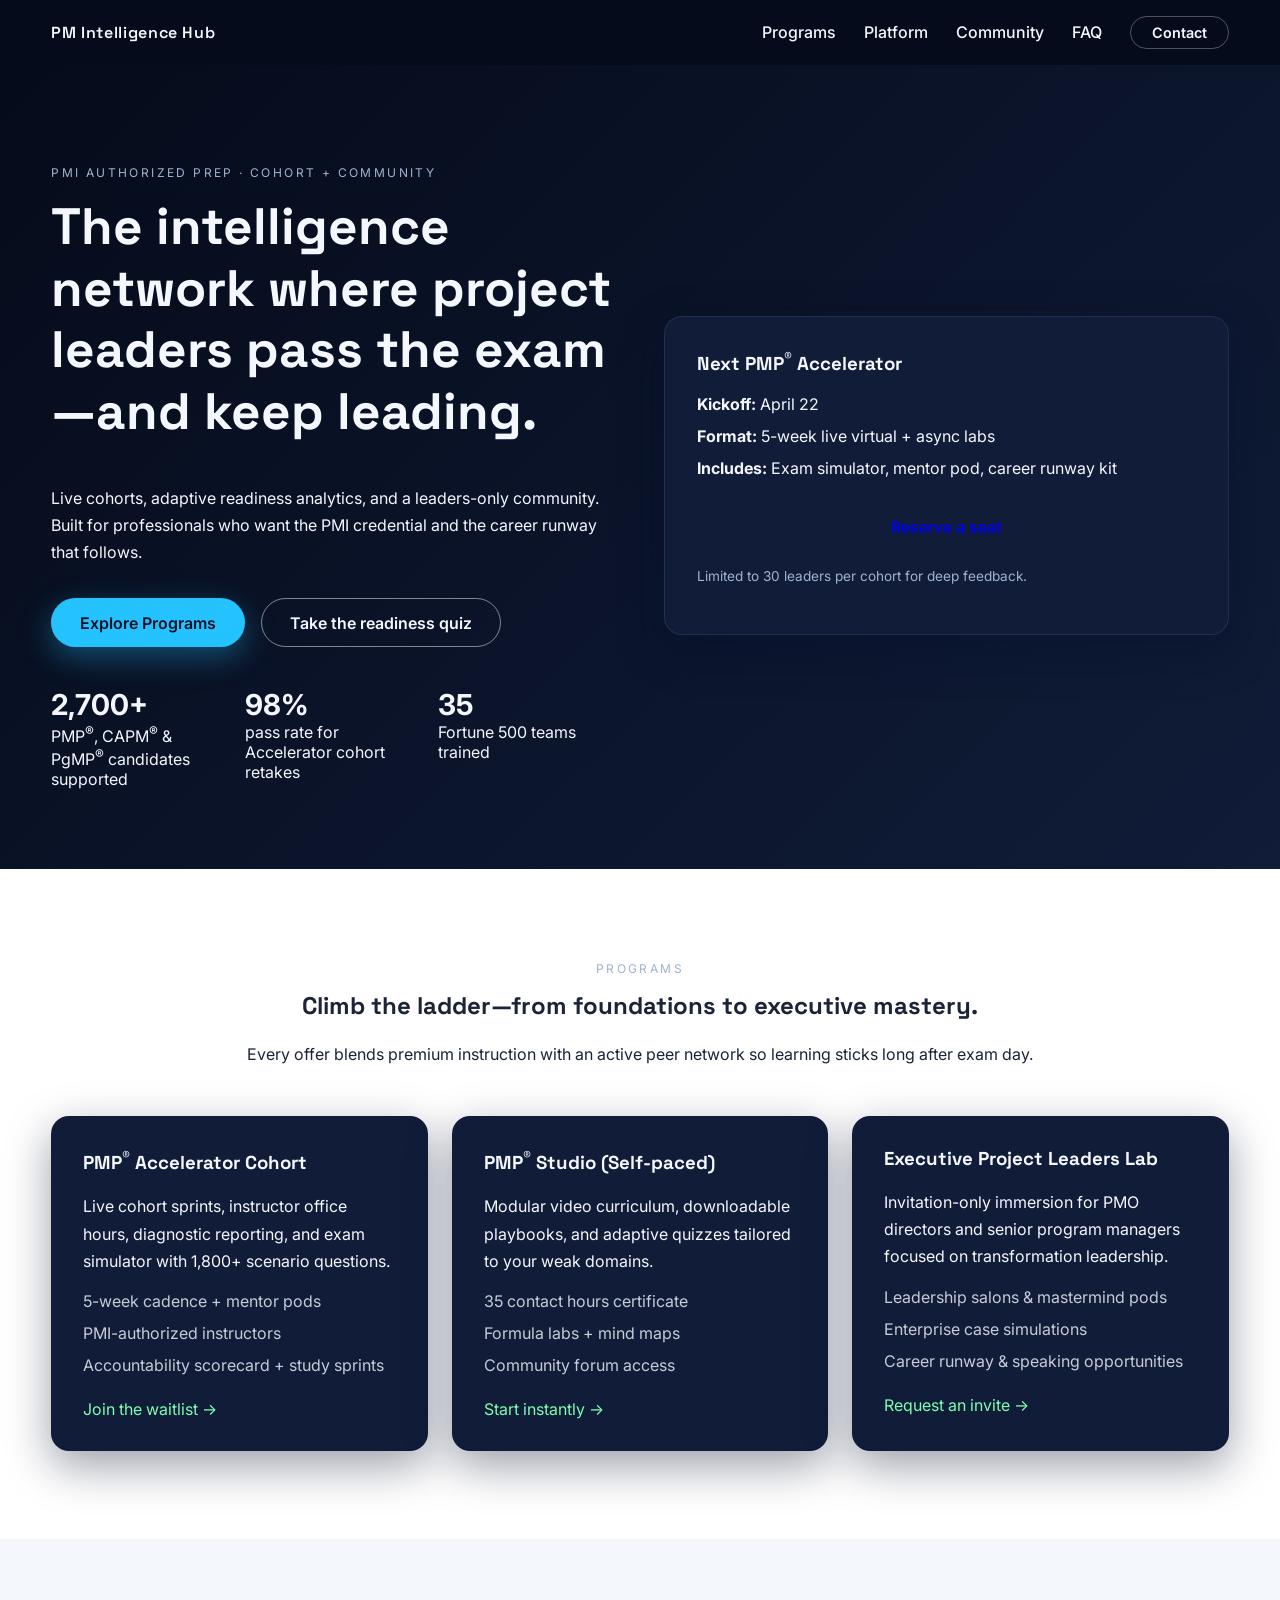
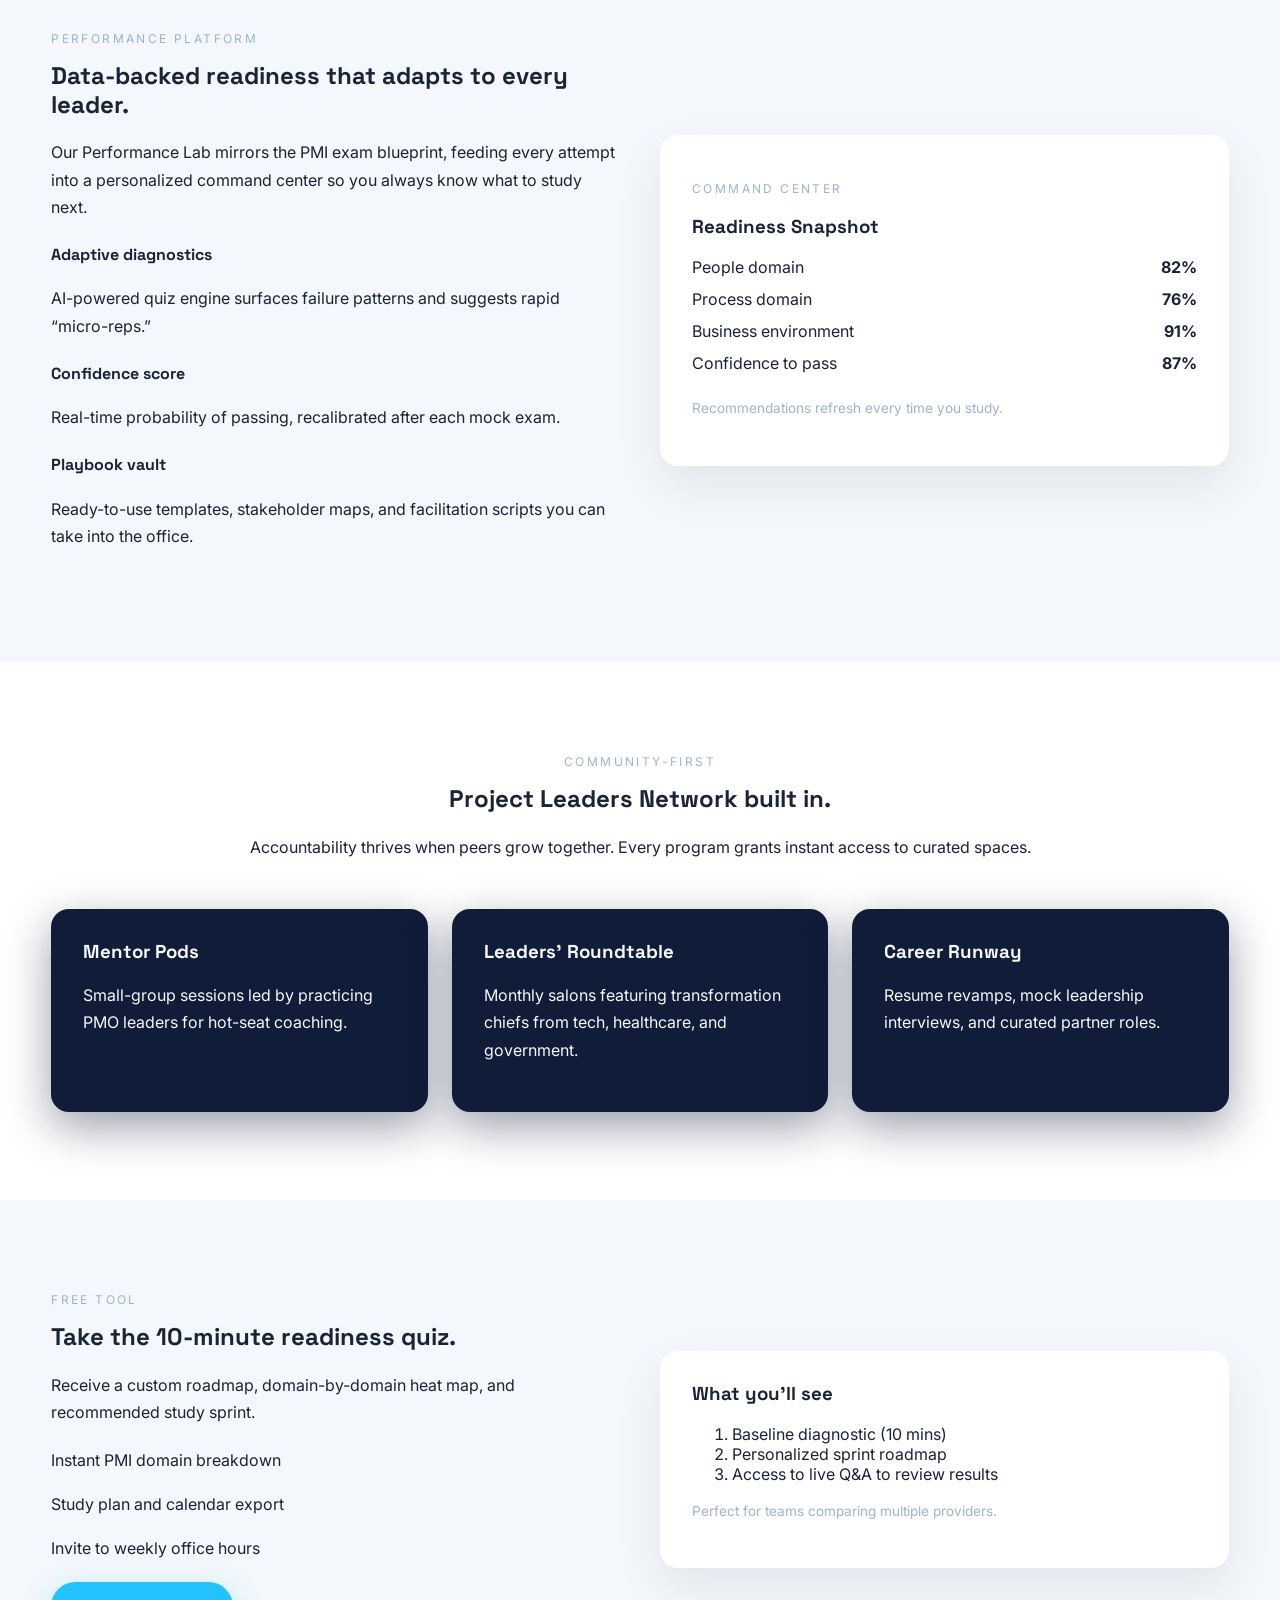
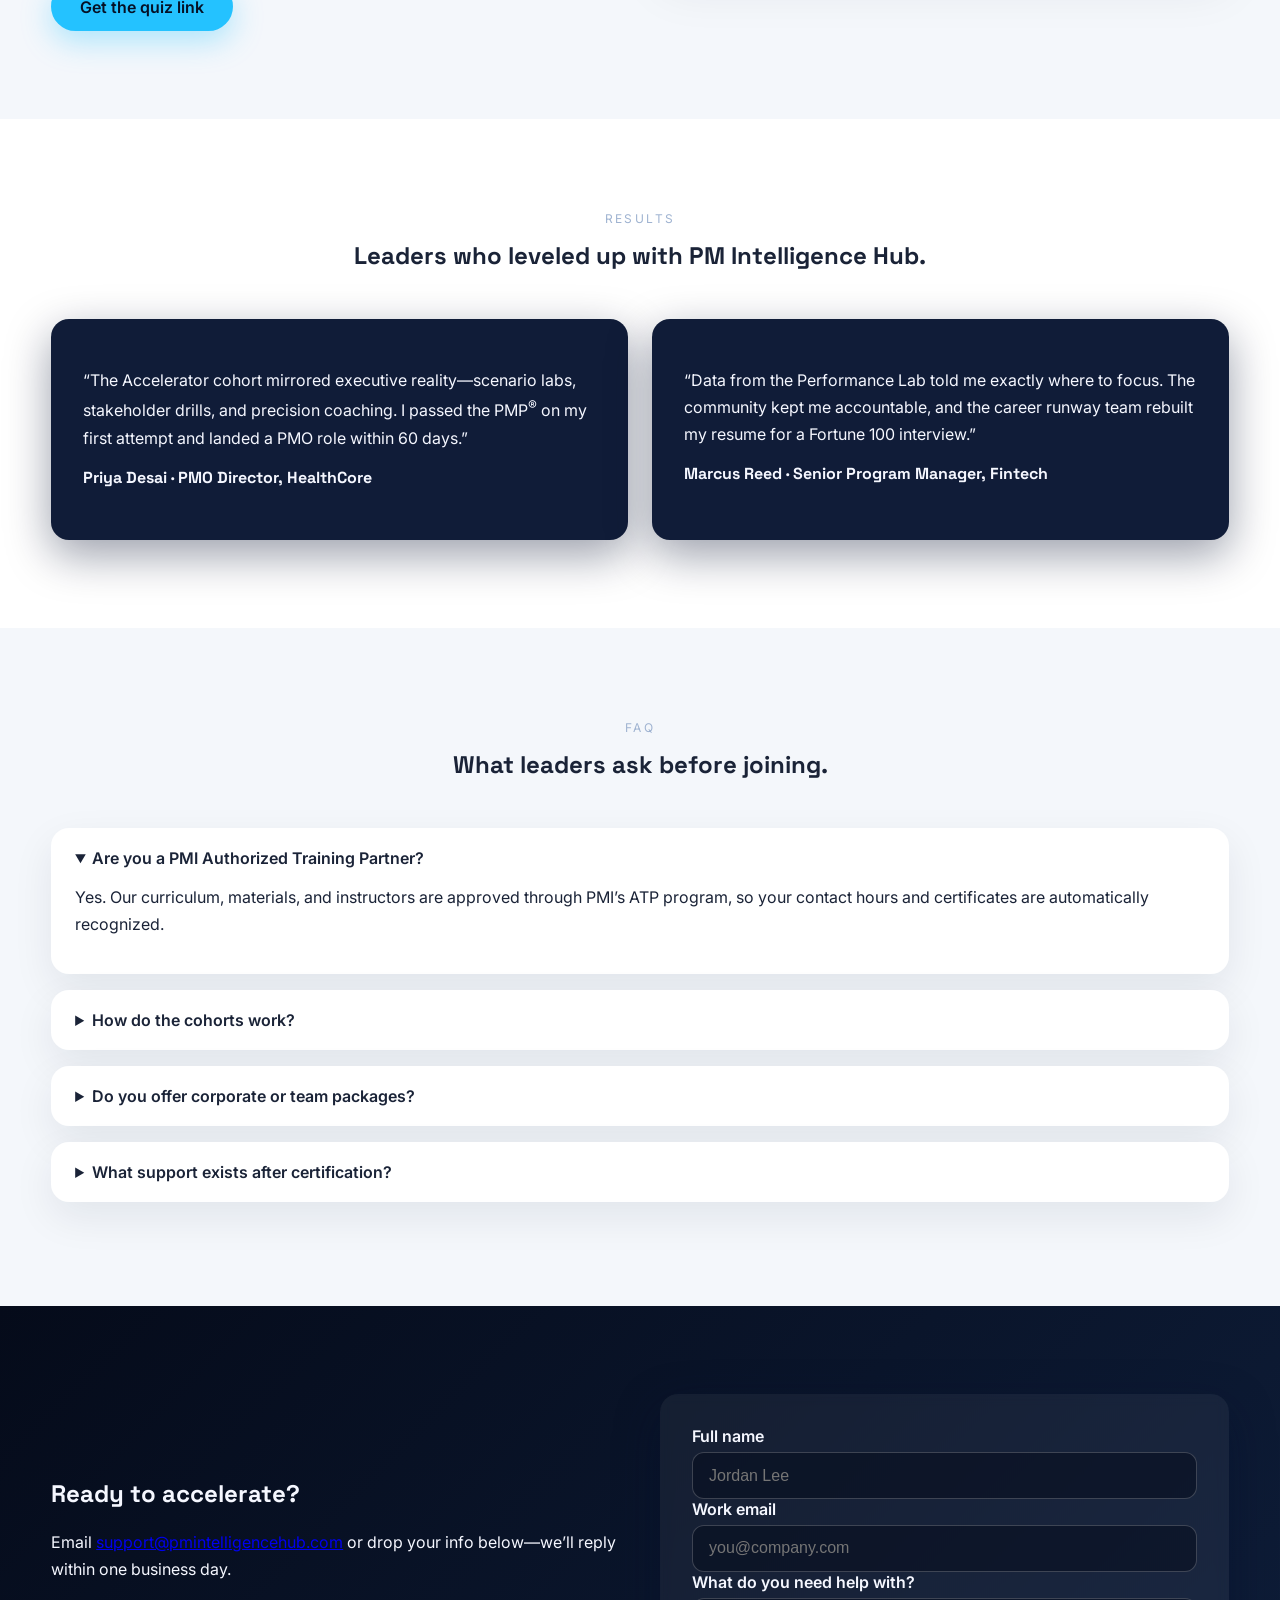
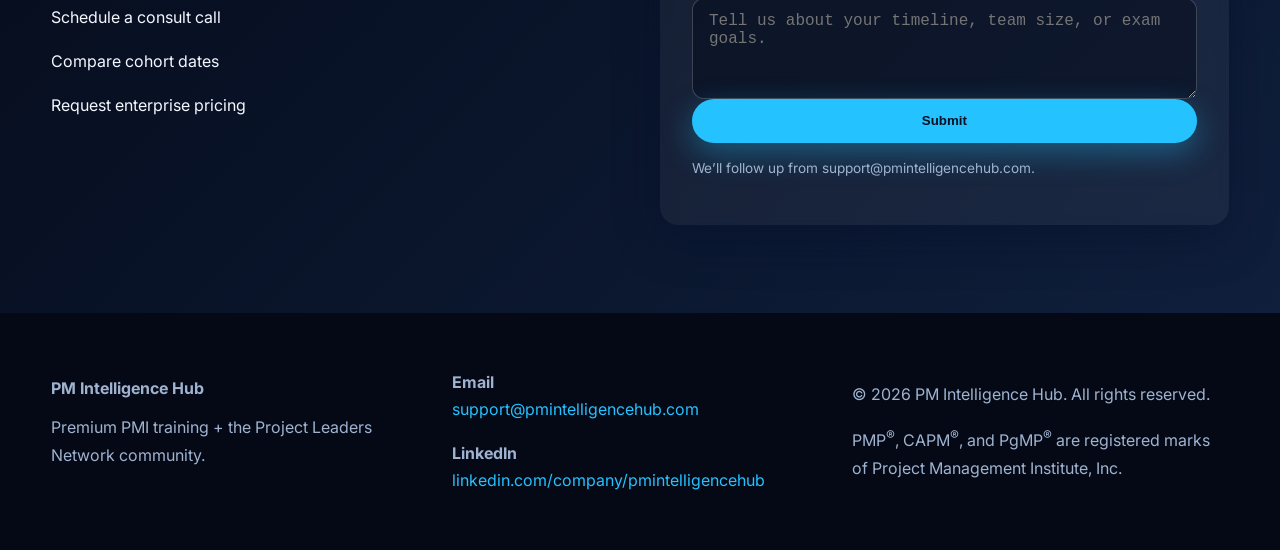
==== index.html @ ff83997c "Import pmintelligencehub.com marketing site from server" ====
<!DOCTYPE html>
<html lang="en">
<head>
  <meta charset="UTF-8">
  <meta name="viewport" content="width=device-width, initial-scale=1.0">
  <title>PM Intelligence Hub | PMI Exam Training for Modern Leaders</title>
  <meta name="description" content="PM Intelligence Hub combines premium PMI-authorized instruction with a vibrant community of project leaders. Cohorts, analytics, and career runway built-in.">
  <link rel="preconnect" href="https://fonts.googleapis.com">
  <link rel="preconnect" href="https://fonts.gstatic.com" crossorigin>
  <link href="https://fonts.googleapis.com/css2?family=Space+Grotesk:wght@400;500;600;700&family=Inter:wght@400;500;600&display=swap" rel="stylesheet">
  <link rel="stylesheet" href="styles.css">
</head>
<body>
  <header class="site-header">
    <div class="container nav">
      <a class="logo" href="#">PM Intelligence Hub</a>
      <nav>
        <a href="#programs">Programs</a>
        <a href="#platform">Platform</a>
        <a href="#community">Community</a>
        <a href="#faq">FAQ</a>
        <a class="btn ghost" href="#contact">Contact</a>
      </nav>
      <button class="nav-toggle" aria-label="Toggle navigation">☰</button>
    </div>
  </header>

  <main>
    <section class="hero" id="top">
      <div class="container hero-grid">
        <div>
          <span class="eyebrow">PMI Authorized prep · Cohort + community</span>
          <h1>The intelligence network where project leaders pass the exam—and keep leading.</h1>
          <p>Live cohorts, adaptive readiness analytics, and a leaders-only community. Built for professionals who want the PMI credential and the career runway that follows.</p>
          <div class="cta-group">
            <a class="btn primary" href="#programs">Explore Programs</a>
            <a class="btn secondary" href="#diagnostic">Take the readiness quiz</a>
          </div>
          <div class="trust-grid">
            <div>
              <strong>2,700+</strong>
              <span>PMP<sup>®</sup>, CAPM<sup>®</sup> & PgMP<sup>®</sup> candidates supported</span>
            </div>
            <div>
              <strong>98%</strong>
              <span>pass rate for Accelerator cohort retakes</span>
            </div>
            <div>
              <strong>35</strong>
              <span>Fortune 500 teams trained</span>
            </div>
          </div>
        </div>
        <div class="card highlight">
          <h3>Next PMP<sup>®</sup> Accelerator</h3>
          <ul>
            <li><strong>Kickoff:</strong> April 22</li>
            <li><strong>Format:</strong> 5-week live virtual + async labs</li>
            <li><strong>Includes:</strong> Exam simulator, mentor pod, career runway kit</li>
          </ul>
          <a class="btn full" href="#contact">Reserve a seat</a>
          <p class="caption">Limited to 30 leaders per cohort for deep feedback.</p>
        </div>
      </div>
    </section>

    <section class="section" id="programs">
      <div class="container">
        <div class="section-heading">
          <span class="eyebrow">Programs</span>
          <h2>Climb the ladder—from foundations to executive mastery.</h2>
          <p>Every offer blends premium instruction with an active peer network so learning sticks long after exam day.</p>
        </div>
        <div class="card-grid three">
          <article class="card program">
            <h3>PMP<sup>®</sup> Accelerator Cohort</h3>
            <p>Live cohort sprints, instructor office hours, diagnostic reporting, and exam simulator with 1,800+ scenario questions.</p>
            <ul>
              <li>5-week cadence + mentor pods</li>
              <li>PMI-authorized instructors</li>
              <li>Accountability scorecard + study sprints</li>
            </ul>
            <a class="text-link" href="#contact">Join the waitlist →</a>
          </article>
          <article class="card program">
            <h3>PMP<sup>®</sup> Studio (Self-paced)</h3>
            <p>Modular video curriculum, downloadable playbooks, and adaptive quizzes tailored to your weak domains.</p>
            <ul>
              <li>35 contact hours certificate</li>
              <li>Formula labs + mind maps</li>
              <li>Community forum access</li>
            </ul>
            <a class="text-link" href="#contact">Start instantly →</a>
          </article>
          <article class="card program">
            <h3>Executive Project Leaders Lab</h3>
            <p>Invitation-only immersion for PMO directors and senior program managers focused on transformation leadership.</p>
            <ul>
              <li>Leadership salons & mastermind pods</li>
              <li>Enterprise case simulations</li>
              <li>Career runway & speaking opportunities</li>
            </ul>
            <a class="text-link" href="#contact">Request an invite →</a>
          </article>
        </div>
      </div>
    </section>

    <section class="section alt" id="platform">
      <div class="container two-col">
        <div>
          <span class="eyebrow">Performance Platform</span>
          <h2>Data-backed readiness that adapts to every leader.</h2>
          <p>Our Performance Lab mirrors the PMI exam blueprint, feeding every attempt into a personalized command center so you always know what to study next.</p>
          <ul class="icon-list">
            <li>
              <h4>Adaptive diagnostics</h4>
              <p>AI-powered quiz engine surfaces failure patterns and suggests rapid “micro-reps.”</p>
            </li>
            <li>
              <h4>Confidence score</h4>
              <p>Real-time probability of passing, recalibrated after each mock exam.</p>
            </li>
            <li>
              <h4>Playbook vault</h4>
              <p>Ready-to-use templates, stakeholder maps, and facilitation scripts you can take into the office.</p>
            </li>
          </ul>
        </div>
        <div class="card screen">
          <p class="eyebrow">Command Center</p>
          <h3>Readiness Snapshot</h3>
          <ul>
            <li><span>People domain</span><strong>82%</strong></li>
            <li><span>Process domain</span><strong>76%</strong></li>
            <li><span>Business environment</span><strong>91%</strong></li>
            <li><span>Confidence to pass</span><strong>87%</strong></li>
          </ul>
          <p class="caption">Recommendations refresh every time you study.</p>
        </div>
      </div>
    </section>

    <section class="section" id="community">
      <div class="container">
        <div class="section-heading">
          <span class="eyebrow">Community-first</span>
          <h2>Project Leaders Network built in.</h2>
          <p>Accountability thrives when peers grow together. Every program grants instant access to curated spaces.</p>
        </div>
        <div class="card-grid three">
          <article class="card">
            <h3>Mentor Pods</h3>
            <p>Small-group sessions led by practicing PMO leaders for hot-seat coaching.</p>
          </article>
          <article class="card">
            <h3>Leaders’ Roundtable</h3>
            <p>Monthly salons featuring transformation chiefs from tech, healthcare, and government.</p>
          </article>
          <article class="card">
            <h3>Career Runway</h3>
            <p>Resume revamps, mock leadership interviews, and curated partner roles.</p>
          </article>
        </div>
      </div>
    </section>

    <section class="section alt" id="diagnostic">
      <div class="container two-col">
        <div>
          <span class="eyebrow">Free tool</span>
          <h2>Take the 10-minute readiness quiz.</h2>
          <p>Receive a custom roadmap, domain-by-domain heat map, and recommended study sprint.</p>
          <ul class="icon-list">
            <li>Instant PMI domain breakdown</li>
            <li>Study plan and calendar export</li>
            <li>Invite to weekly office hours</li>
          </ul>
          <a class="btn primary" href="#contact">Get the quiz link</a>
        </div>
        <div class="card form">
          <h3>What you’ll see</h3>
          <ol>
            <li>Baseline diagnostic (10 mins)</li>
            <li>Personalized sprint roadmap</li>
            <li>Access to live Q&A to review results</li>
          </ol>
          <p class="caption">Perfect for teams comparing multiple providers.</p>
        </div>
      </div>
    </section>

    <section class="section" id="testimonials">
      <div class="container">
        <div class="section-heading">
          <span class="eyebrow">Results</span>
          <h2>Leaders who leveled up with PM Intelligence Hub.</h2>
        </div>
        <div class="card-grid two">
          <article class="card testimonial">
            <p>“The Accelerator cohort mirrored executive reality—scenario labs, stakeholder drills, and precision coaching. I passed the PMP<sup>®</sup> on my first attempt and landed a PMO role within 60 days.”</p>
            <h4>Priya Desai · PMO Director, HealthCore</h4>
          </article>
          <article class="card testimonial">
            <p>“Data from the Performance Lab told me exactly where to focus. The community kept me accountable, and the career runway team rebuilt my resume for a Fortune 100 interview.”</p>
            <h4>Marcus Reed · Senior Program Manager, Fintech</h4>
          </article>
        </div>
      </div>
    </section>

    <section class="section alt" id="faq">
      <div class="container">
        <div class="section-heading">
          <span class="eyebrow">FAQ</span>
          <h2>What leaders ask before joining.</h2>
        </div>
        <div class="faq-list">
          <details open>
            <summary>Are you a PMI Authorized Training Partner?</summary>
            <p>Yes. Our curriculum, materials, and instructors are approved through PMI’s ATP program, so your contact hours and certificates are automatically recognized.</p>
          </details>
          <details>
            <summary>How do the cohorts work?</summary>
            <p>Each Accelerator cohort runs for five weeks with live virtual workshops (recorded), async labs, mentor pods, and graded mock exams. Seats are capped at 30 to ensure meaningful feedback.</p>
          </details>
          <details>
            <summary>Do you offer corporate or team packages?</summary>
            <p>Absolutely. We customize onboarding, reporting, and leadership briefings for teams of 10+. Ask about private cohorts or executive intensives.</p>
          </details>
          <details>
            <summary>What support exists after certification?</summary>
            <p>Graduates remain in the Project Leaders Network, gain PDU micro-lessons, and can join the Leaders’ Roundtable or alumni mastermind tracks.</p>
          </details>
        </div>
      </div>
    </section>

    <section class="section cta" id="contact">
      <div class="container two-col">
        <div>
          <h2>Ready to accelerate?</h2>
          <p>Email <a href="mailto:support@pmintelligencehub.com">support@pmintelligencehub.com</a> or drop your info below—we’ll reply within one business day.</p>
          <ul class="icon-list">
            <li>Schedule a consult call</li>
            <li>Compare cohort dates</li>
            <li>Request enterprise pricing</li>
          </ul>
        </div>
        <form class="card contact-form" name="contact">
          <label>
            Full name
            <input type="text" name="name" placeholder="Jordan Lee" required>
          </label>
          <label>
            Work email
            <input type="email" name="email" placeholder="you@company.com" required>
          </label>
          <label>
            What do you need help with?
            <textarea name="message" rows="4" placeholder="Tell us about your timeline, team size, or exam goals." required></textarea>
          </label>
          <button class="btn primary full" type="submit">Submit</button>
          <p class="caption">We’ll follow up from support@pmintelligencehub.com.</p>
        </form>
      </div>
    </section>
  </main>

  <footer class="site-footer">
    <div class="container footer-grid">
      <div>
        <strong>PM Intelligence Hub</strong>
        <p>Premium PMI training + the Project Leaders Network community.</p>
      </div>
      <div>
        <p><strong>Email</strong><br>
        <a href="mailto:support@pmintelligencehub.com">support@pmintelligencehub.com</a></p>
        <p><strong>LinkedIn</strong><br>
        <a href="#">linkedin.com/company/pmintelligencehub</a></p>
      </div>
      <div>
        <p>© <span id="year"></span> PM Intelligence Hub. All rights reserved.</p>
        <p class="footnote">PMP<sup>®</sup>, CAPM<sup>®</sup>, and PgMP<sup>®</sup> are registered marks of Project Management Institute, Inc.</p>
      </div>
    </div>
  </footer>

  <script src="script.js"></script>
</body>
</html>
---- styles.css ----
:root {
  --color-bg: #050b1a;
  --color-surface: #0d162c;
  --color-card: #101c38;
  --color-alt: #f4f7fb;
  --color-primary: #24c2ff;
  --color-secondary: #7effb2;
  --color-text: #f5f7ff;
  --color-muted: #9fb3d1;
  --color-dark-text: #1a2337;
  --shadow-soft: 0 15px 45px rgba(4, 16, 44, 0.4);
  --radius: 18px;
}

* {
  box-sizing: border-box;
}

body {
  margin: 0;
  font-family: "Inter", system-ui, -apple-system, BlinkMacSystemFont, "Segoe UI", sans-serif;
  color: var(--color-dark-text);
  background: #ffffff;
}

img {
  max-width: 100%;
  height: auto;
}

.container {
  width: min(1200px, 92vw);
  margin: 0 auto;
}

.site-header {
  background: var(--color-bg);
  position: sticky;
  top: 0;
  z-index: 10;
}

.nav {
  display: flex;
  align-items: center;
  justify-content: space-between;
  padding: 1rem 0;
}

.logo {
  font-family: "Space Grotesk", sans-serif;
  font-weight: 600;
  color: var(--color-text);
  text-decoration: none;
  letter-spacing: 0.04em;
}

nav a {
  margin-left: 1.5rem;
  color: var(--color-text);
  text-decoration: none;
  font-weight: 500;
}

nav a:hover {
  color: var(--color-primary);
}

.nav-toggle {
  display: none;
  background: none;
  border: none;
  color: var(--color-text);
  font-size: 1.5rem;
}

.hero {
  background: linear-gradient(135deg, #050b1a, #101c38);
  color: var(--color-text);
  padding: 6rem 0 5rem;
}

.hero-grid {
  display: grid;
  grid-template-columns: repeat(auto-fit, minmax(280px, 1fr));
  gap: 3rem;
  align-items: center;
}

h1, h2, h3, h4 {
  font-family: "Space Grotesk", sans-serif;
  line-height: 1.2;
  margin-top: 0;
}

h1 {
  font-size: clamp(2.4rem, 4vw, 3.4rem);
}

p {
  line-height: 1.7;
  color: inherit;
}

.eyebrow {
  text-transform: uppercase;
  letter-spacing: 0.2em;
  font-size: 0.75rem;
  color: var(--color-muted);
  display: inline-block;
  margin-bottom: 1rem;
}

.btn {
  display: inline-flex;
  align-items: center;
  justify-content: center;
  border-radius: 999px;
  padding: 0.85rem 1.75rem;
  text-decoration: none;
  font-weight: 600;
  border: 1px solid transparent;
  transition: transform 0.2s ease, box-shadow 0.2s ease;
}

.btn.primary {
  background: var(--color-primary);
  color: #051126;
  box-shadow: 0 10px 30px rgba(36, 194, 255, 0.35);
}

.btn.secondary {
  border-color: rgba(245, 247, 255, 0.5);
  color: var(--color-text);
}

.btn.ghost {
  border-color: rgba(245, 247, 255, 0.3);
  color: var(--color-text);
  padding: 0.45rem 1.3rem;
  font-size: 0.9rem;
}

.btn.full {
  width: 100%;
}

.btn:hover {
  transform: translateY(-2px);
}

.cta-group {
  display: flex;
  flex-wrap: wrap;
  gap: 1rem;
  margin: 2rem 0 2.5rem;
}

.card {
  background: var(--color-card);
  color: var(--color-text);
  border-radius: var(--radius);
  padding: 2rem;
  box-shadow: var(--shadow-soft);
}

.card.highlight {
  border: 1px solid rgba(255, 255, 255, 0.08);
}

.card ul {
  list-style: none;
  padding: 0;
  margin: 1rem 0 1.5rem;
}

.card ul li {
  margin-bottom: 0.75rem;
}

.card .caption {
  font-size: 0.85rem;
  color: var(--color-muted);
}

.trust-grid {
  display: grid;
  grid-template-columns: repeat(auto-fit, minmax(120px, 1fr));
  gap: 1rem;
}

.trust-grid strong {
  font-size: 1.8rem;
  display: block;
}

.section {
  padding: 5.5rem 0;
}

.section.alt {
  background: var(--color-alt);
  color: var(--color-dark-text);
}

.section .card {
  background: var(--color-card);
  color: var(--color-text);
}

.section.alt .card {
  background: #ffffff;
  color: var(--color-dark-text);
  box-shadow: 0 20px 50px rgba(7, 20, 46, 0.08);
}

.section-heading {
  text-align: center;
  margin-bottom: 3rem;
}

.card-grid {
  display: grid;
  gap: 1.5rem;
}

.card-grid.two {
  grid-template-columns: repeat(auto-fit, minmax(260px, 1fr));
}

.card-grid.three {
  grid-template-columns: repeat(auto-fit, minmax(240px, 1fr));
}

.program ul {
  color: rgba(245, 247, 255, 0.8);
}

.program .text-link {
  color: var(--color-secondary);
  text-decoration: none;
}

.two-col {
  display: grid;
  grid-template-columns: repeat(auto-fit, minmax(280px, 1fr));
  gap: 2.5rem;
  align-items: center;
}

.icon-list {
  list-style: none;
  padding: 0;
  margin: 1.5rem 0;
}

.icon-list li {
  margin-bottom: 1.5rem;
}

.card.screen ul li,
.card.screen ul span {
  display: flex;
  justify-content: space-between;
}

.faq-list details {
  background: #ffffff;
  border-radius: var(--radius);
  padding: 1.25rem 1.5rem;
  margin-bottom: 1rem;
  box-shadow: 0 15px 40px rgba(15, 24, 54, 0.08);
}

.faq-list summary {
  font-weight: 600;
  cursor: pointer;
}

.section.cta {
  background: linear-gradient(135deg, #050b1a, #0f1f3c);
  color: var(--color-text);
}

.card.contact-form {
  background: rgba(255, 255, 255, 0.05);
  backdrop-filter: blur(6px);
}

.card.contact-form label {
  display: flex;
  flex-direction: column;
  gap: 0.35rem;
  font-weight: 600;
}

.card.contact-form input,
.card.contact-form textarea {
  border-radius: 12px;
  border: 1px solid rgba(255, 255, 255, 0.2);
  background: rgba(5, 11, 26, 0.5);
  color: var(--color-text);
  padding: 0.85rem 1rem;
  font-size: 1rem;
}

.card.contact-form textarea {
  resize: vertical;
}

.site-footer {
  background: #040915;
  color: var(--color-muted);
  padding: 2.5rem 0;
}

.footer-grid {
  display: grid;
  grid-template-columns: repeat(auto-fit, minmax(220px, 1fr));
  gap: 1.5rem;
  align-items: center;
}

.footer-grid a {
  color: var(--color-primary);
  text-decoration: none;
}

@media (max-width: 900px) {
  nav {
    display: none;
  }

  .nav-toggle {
    display: block;
  }
}

@media (max-width: 600px) {
  .card,
  .section.alt .card {
    padding: 1.5rem;
  }

  .cta-group {
    flex-direction: column;
  }
}

/* Legal page styles */
body.legal-page {
  background: linear-gradient(135deg, #050b1a, #101c38);
  color: var(--color-text);
}

.legal-container .legal-hero {
  padding: 4rem 0 2rem;
}

.legal-body article {
  background: var(--color-card);
  color: var(--color-text);
  border-radius: var(--radius);
  padding: 2rem;
  box-shadow: var(--shadow-soft);
  margin-bottom: 1.5rem;
}

.legal-body h2 {
  margin-bottom: 0.75rem;
}

.legal-body a {
  color: var(--color-secondary);
}
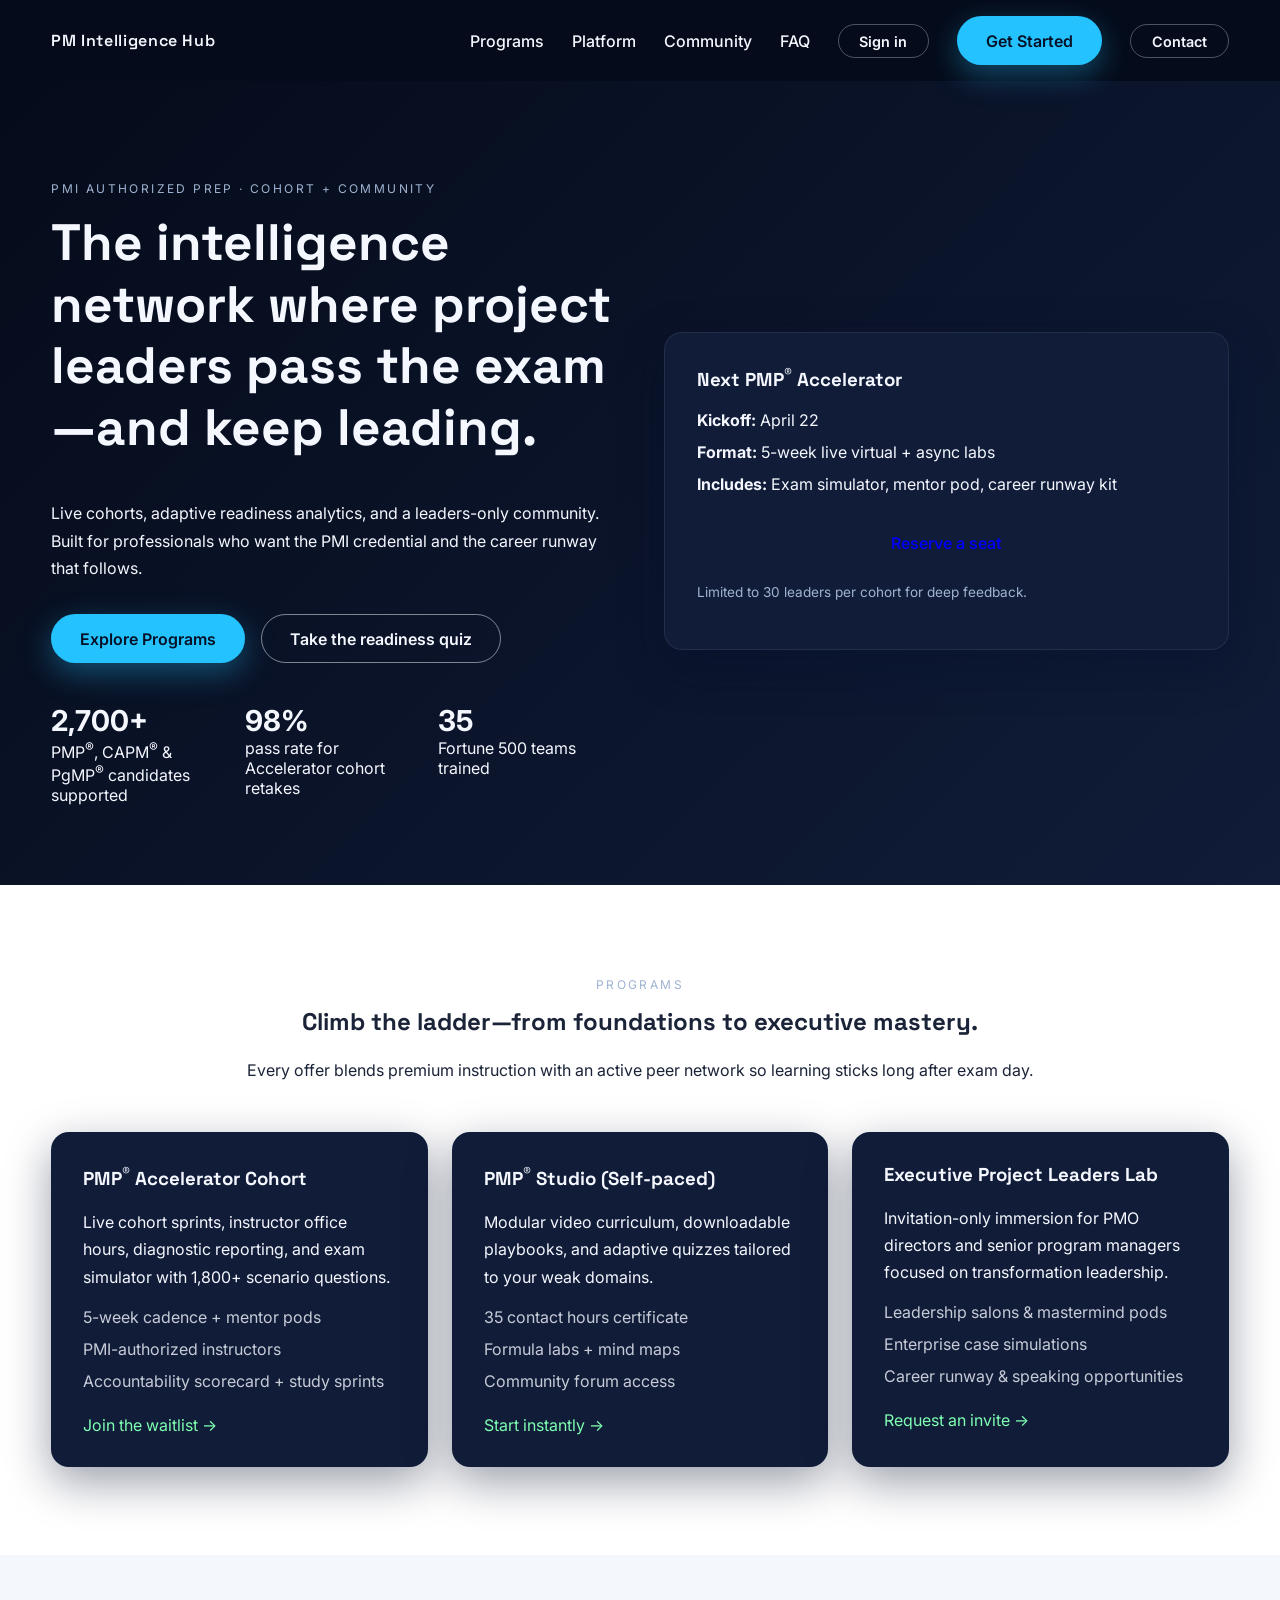
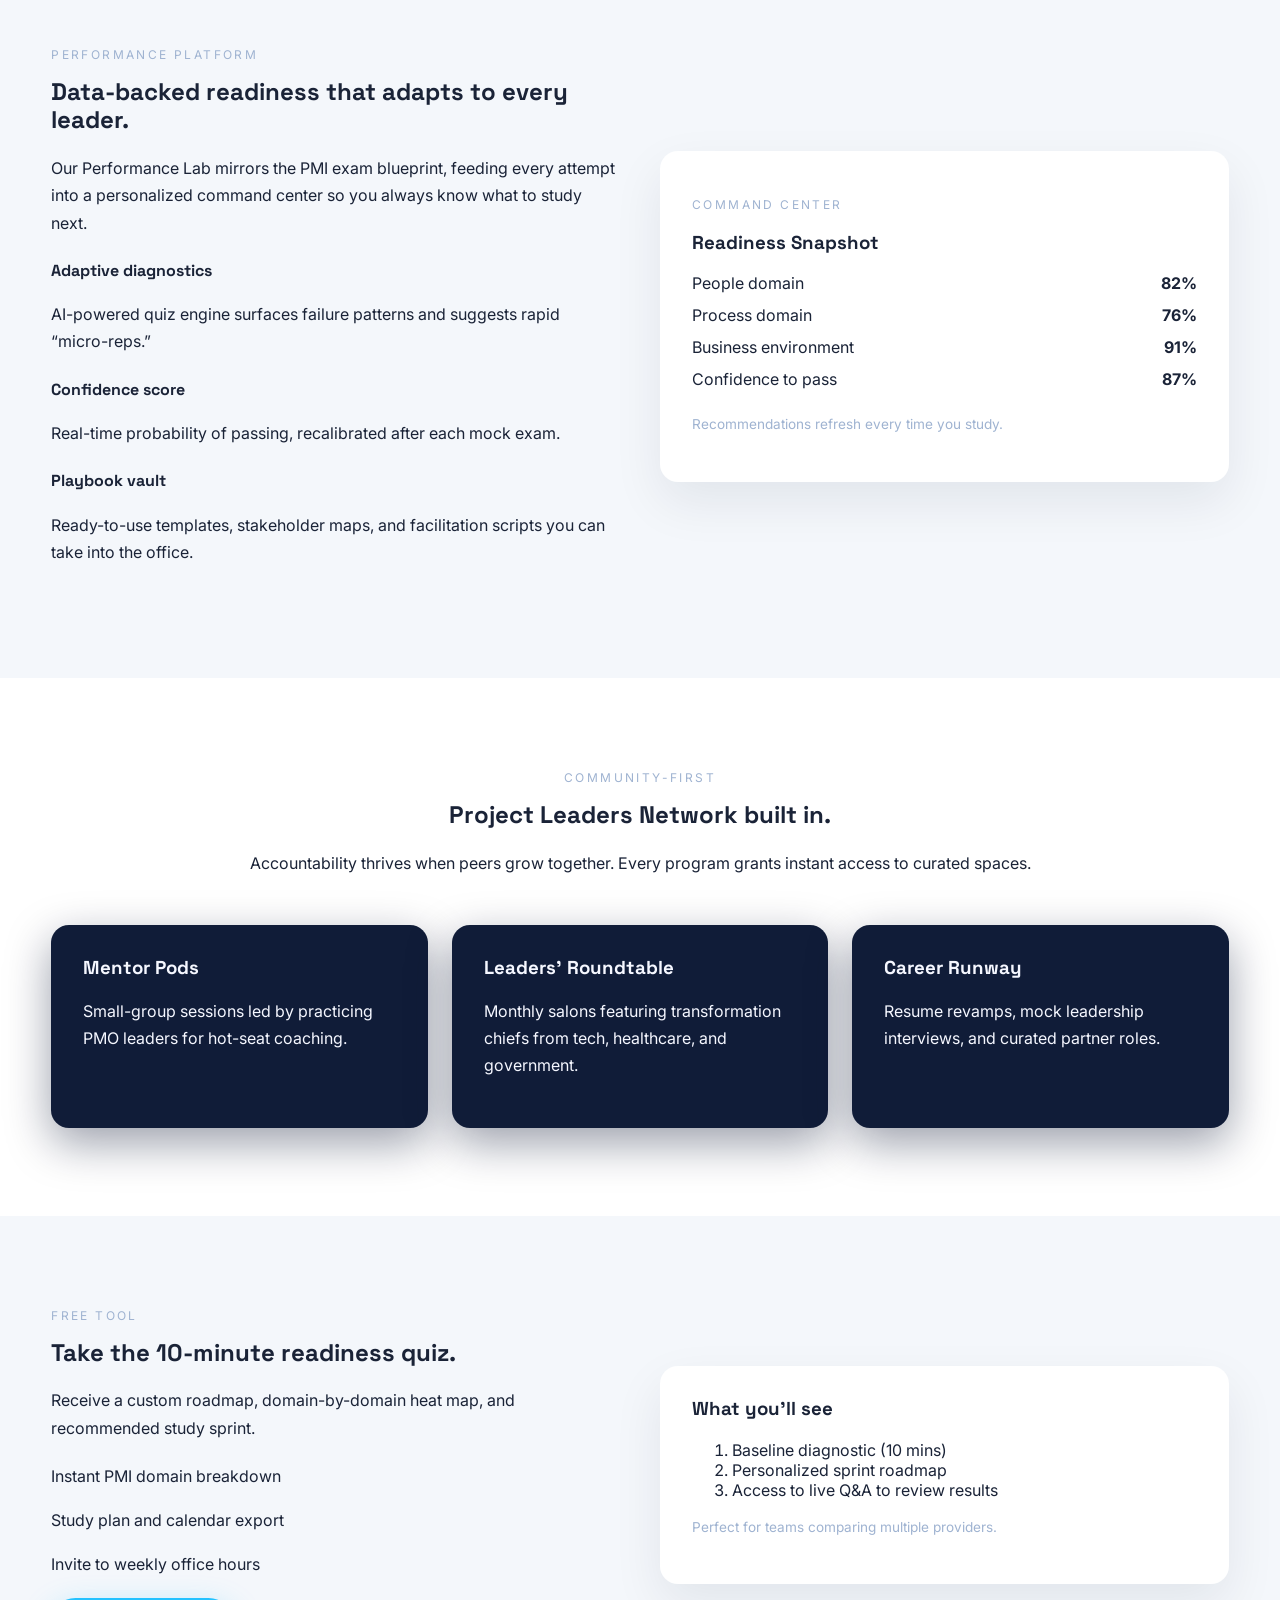
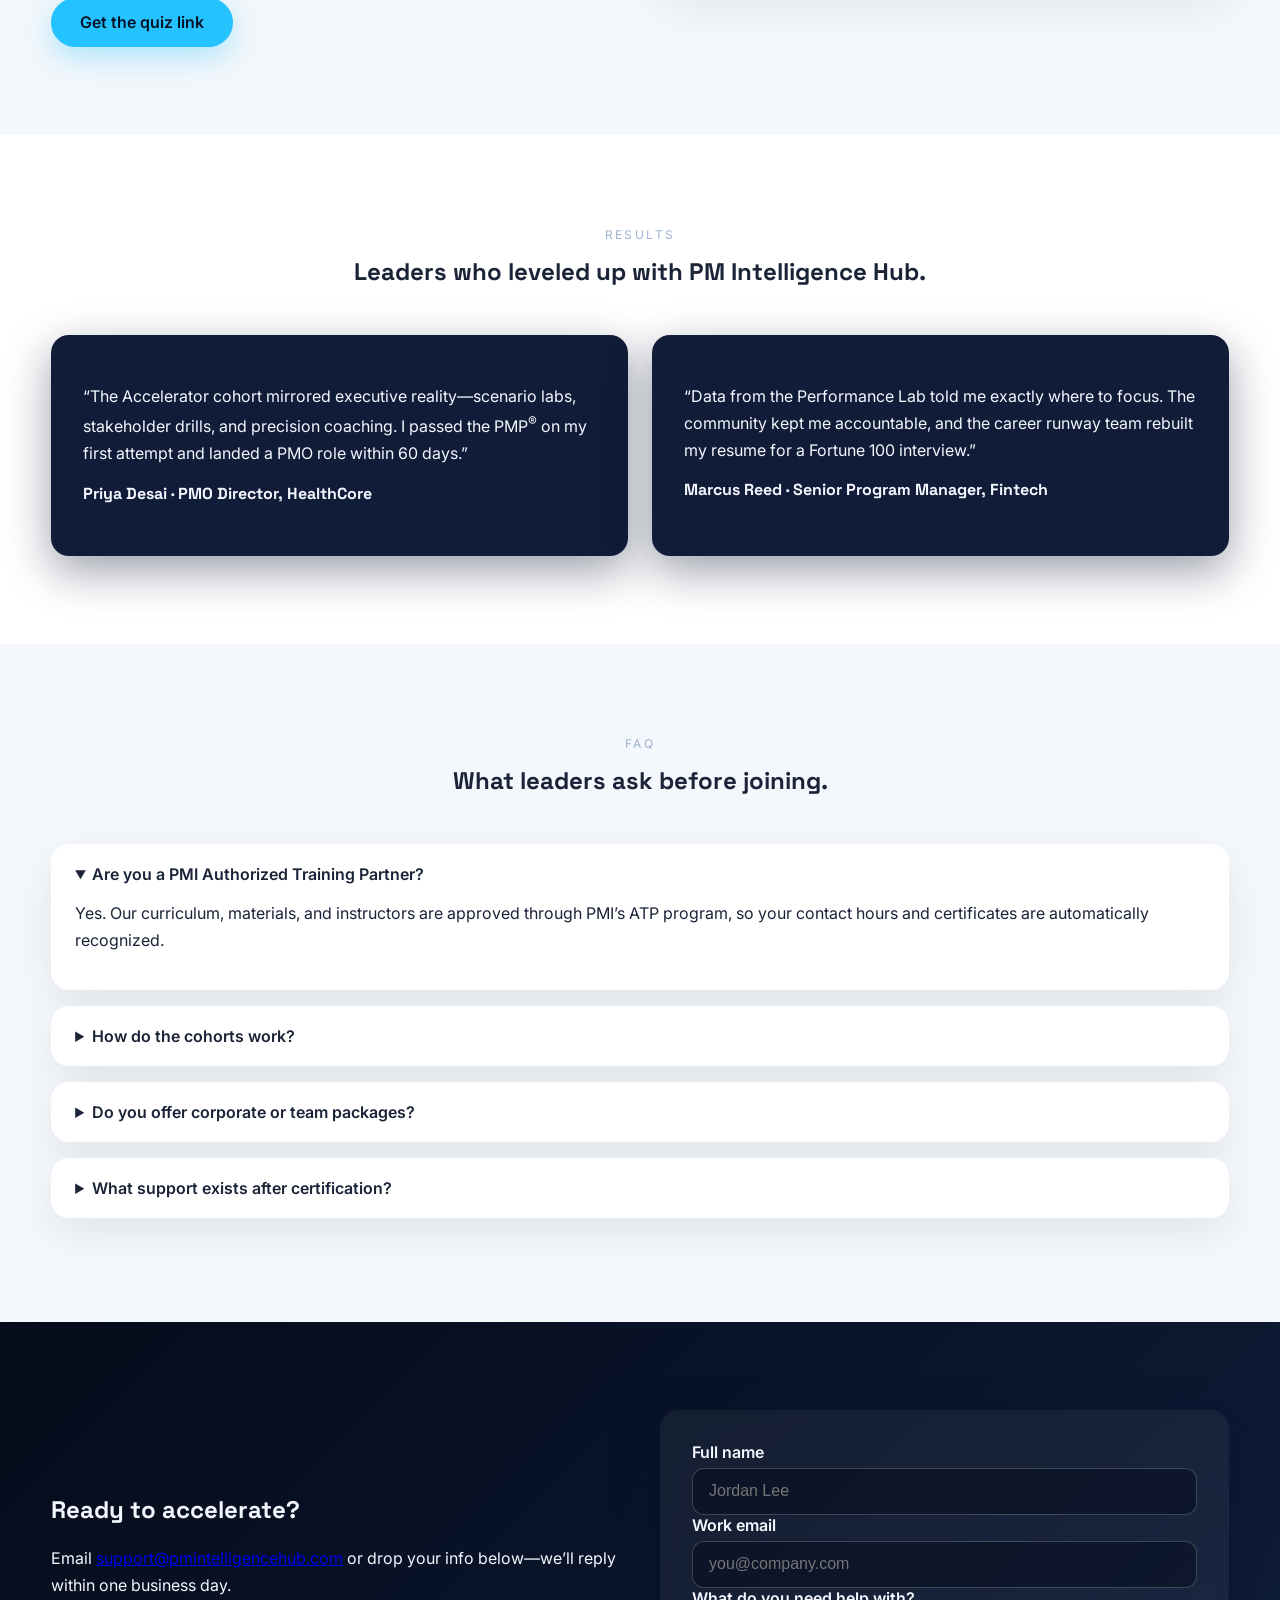
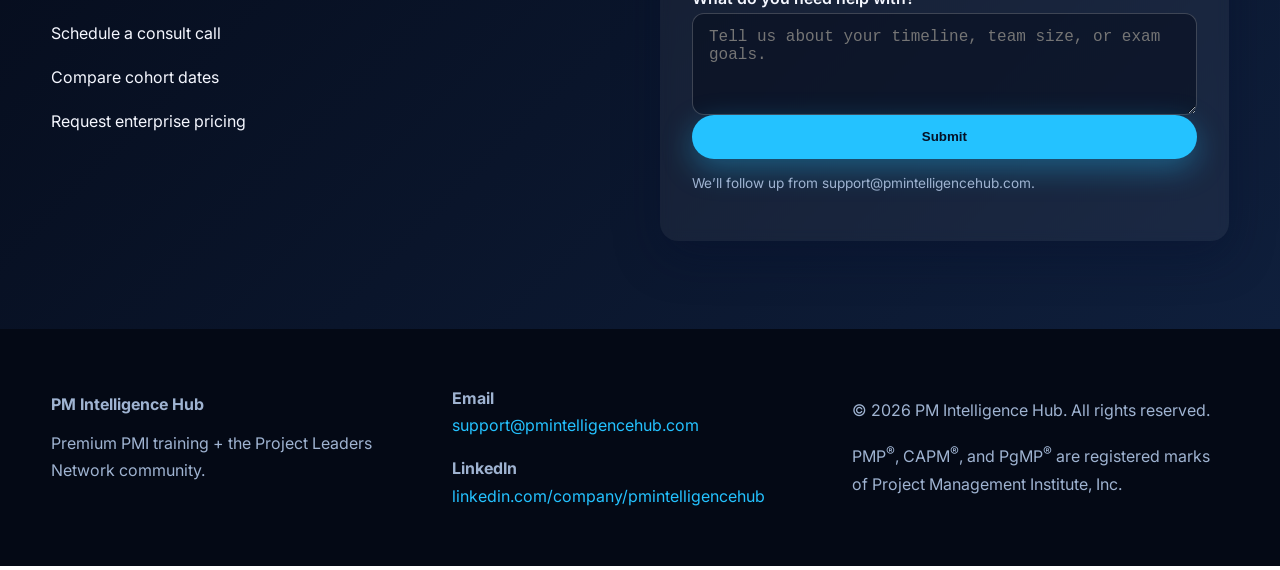
==== commit bf3819e9: "Add Sign in and Get Started links to portal" ====
--- a/index.html
+++ b/index.html
@@ -19,7 +19,9 @@
         <a href="#platform">Platform</a>
         <a href="#community">Community</a>
         <a href="#faq">FAQ</a>
-        <a class="btn ghost" href="#contact">Contact</a>
+        <a class="btn ghost" href="https://app.pmintelligencehub.com/login">Sign in</a>
+	<a class="btn primary" href="https://app.pmintelligencehub.com/signup">Get Started</a>
+	<a class="btn ghost" href="#contact">Contact</a>
       </nav>
       <button class="nav-toggle" aria-label="Toggle navigation">☰</button>
     </div>
